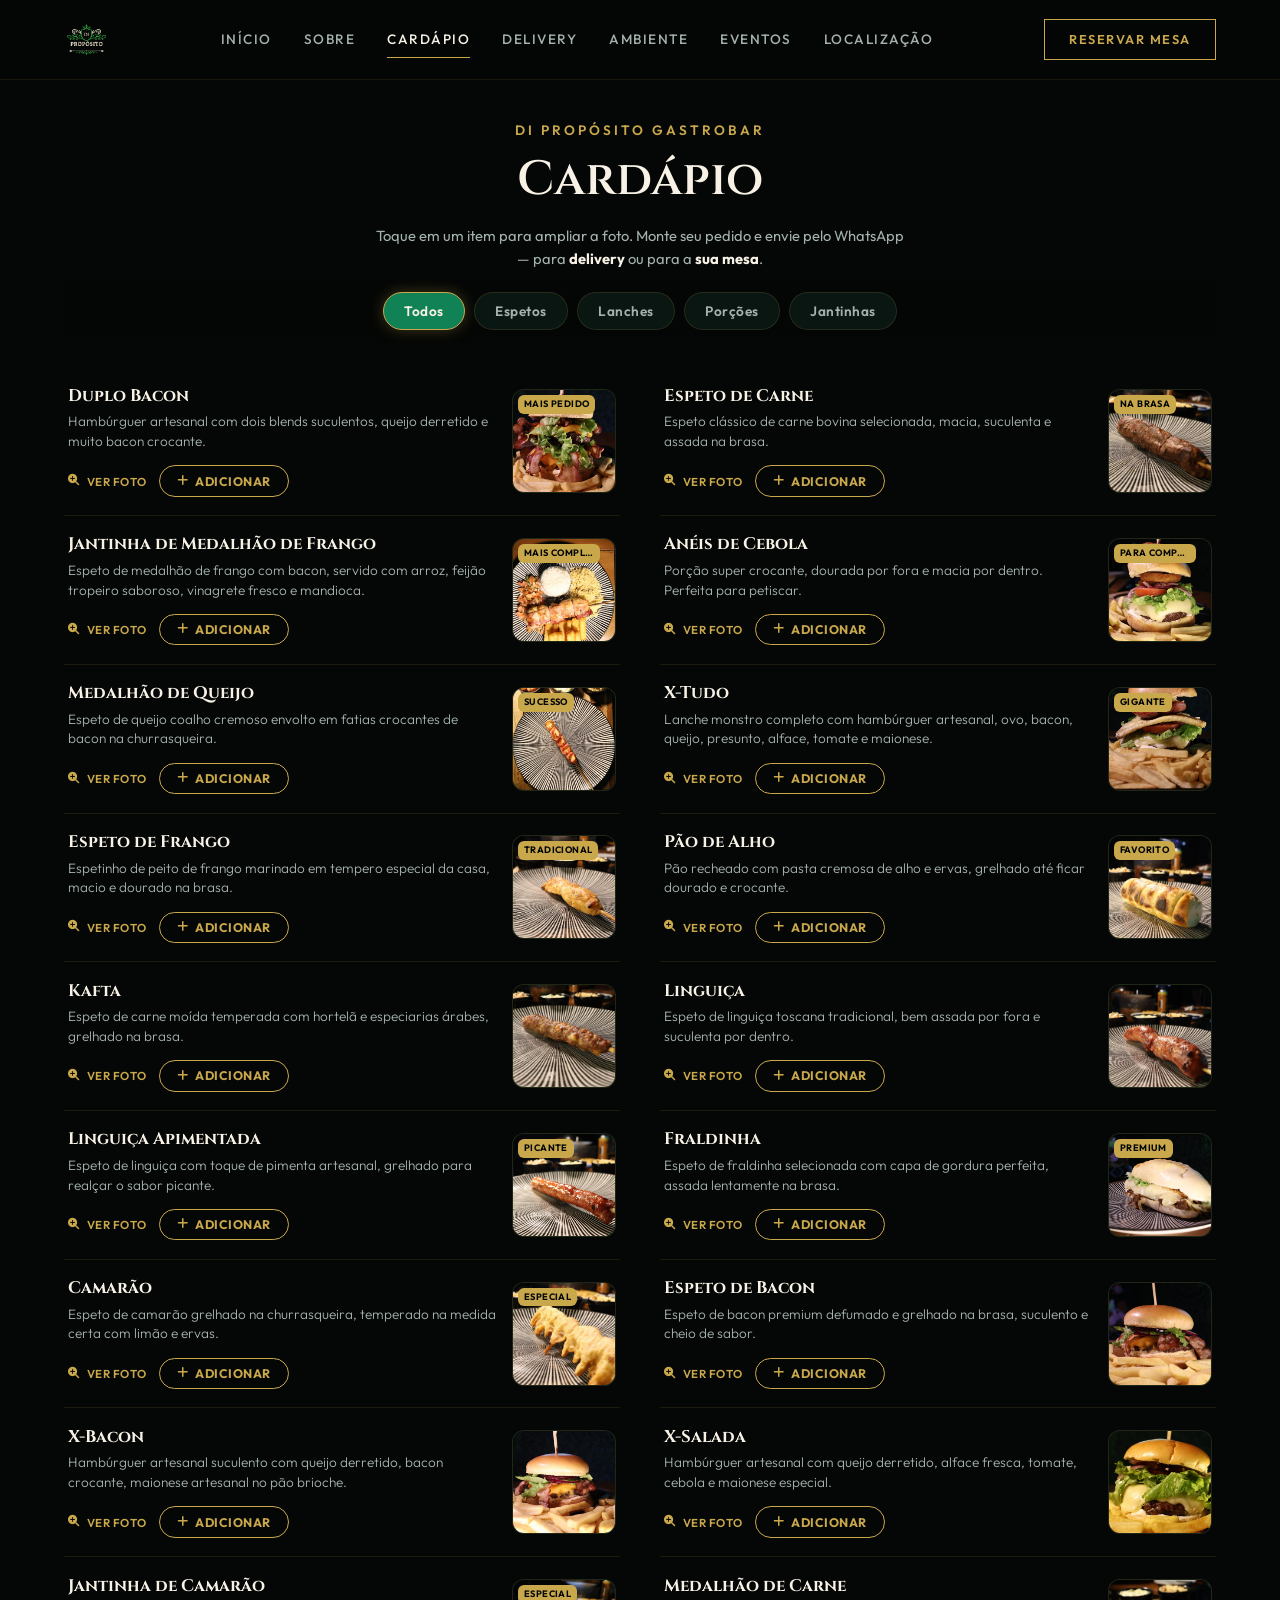
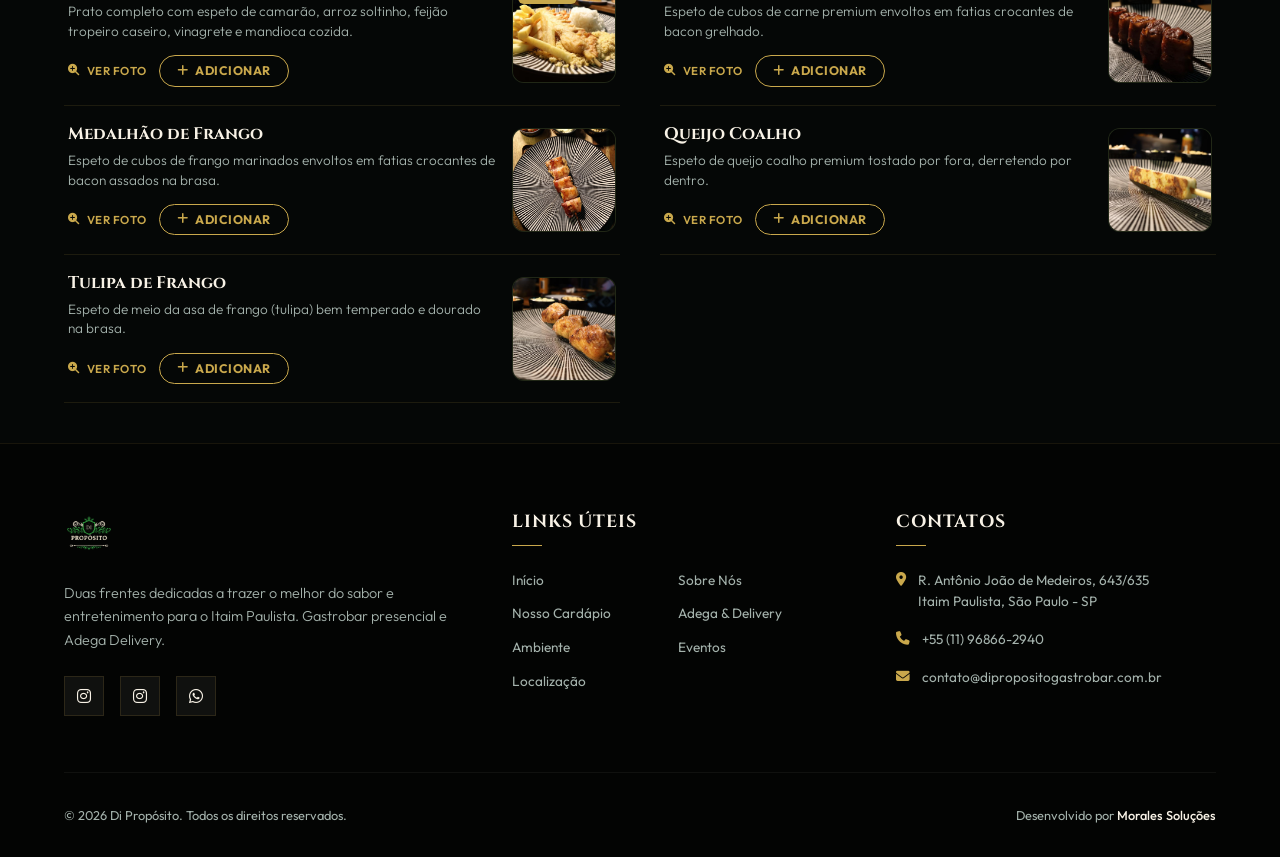
==== cardapio.html @ a657b605 "feat: cria pagina /cardapio com carrinho e pedido via WhatsApp - Nova pagina cardapio.html (cardapio" ====
<!DOCTYPE html>
<html lang="pt-BR">
<head>
  <meta charset="UTF-8">
  <meta name="viewport" content="width=device-width, initial-scale=1.0">
  <meta name="description" content="Cardápio completo do Di Propósito Gastrobar — espetos na brasa, jantinhas, lanches artesanais e porções. Monte seu pedido para delivery ou para a mesa pelo WhatsApp.">
  <meta name="author" content="Morales Soluções">
  <link rel="canonical" href="https://dipropositogastrobar.com.br/cardapio">
  <meta name="theme-color" content="#050706">
  <meta name="robots" content="index, follow">

  <!-- Favicons -->
  <link rel="icon" href="favicon.ico" sizes="48x48">
  <link rel="icon" type="image/png" sizes="32x32" href="favicon-32x32.png">
  <link rel="icon" type="image/png" sizes="16x16" href="favicon-16x16.png">
  <link rel="apple-touch-icon" sizes="180x180" href="apple-touch-icon.png">
  <link rel="manifest" href="site.webmanifest">

  <!-- Open Graph -->
  <meta property="og:type" content="website">
  <meta property="og:url" content="https://dipropositogastrobar.com.br/cardapio">
  <meta property="og:site_name" content="Di Propósito Gastrobar">
  <meta property="og:locale" content="pt_BR">
  <meta property="og:title" content="Cardápio | Di Propósito Gastrobar">
  <meta property="og:description" content="Espetos na brasa, jantinhas, lanches artesanais e porções. Monte seu pedido para delivery ou para a mesa.">
  <meta property="og:image" content="https://dipropositogastrobar.com.br/img/hero-bg.jpg">

  <title>Cardápio | Di Propósito Gastrobar</title>

  <!-- Google Fonts -->
  <link rel="preconnect" href="https://fonts.googleapis.com">
  <link rel="preconnect" href="https://fonts.gstatic.com" crossorigin>
  <link href="https://fonts.googleapis.com/css2?family=Cinzel:wght@400;600;700&family=Outfit:wght@300;400;500;600;700&display=swap" rel="stylesheet">

  <!-- FontAwesome Icons -->
  <link rel="stylesheet" href="https://cdnjs.cloudflare.com/ajax/libs/font-awesome/6.4.0/css/all.min.css">

  <!-- Custom CSS -->
  <link rel="stylesheet" href="style.css">
</head>
<body>

  <!-- HEADER / NAVIGATION -->
  <header id="main-header">
    <div class="container header-container">
      <a href="index.html" class="logo" id="header-logo-link">
        <img src="img/logo.png" alt="Logomarca Di Propósito" id="header-logo">
      </a>

      <nav class="nav-menu" id="desktop-nav">
        <a href="index.html" class="nav-link">Início</a>
        <a href="index.html#sobre" class="nav-link">Sobre</a>
        <a href="cardapio.html" class="nav-link active">Cardápio</a>
        <a href="index.html#delivery" class="nav-link">Delivery</a>
        <a href="index.html#ambiente" class="nav-link">Ambiente</a>
        <a href="index.html#eventos" class="nav-link">Eventos</a>
        <a href="index.html#contato" class="nav-link">Localização</a>
      </nav>

      <div class="header-cta">
        <a href="https://wa.me/5511968662940?text=Olá!%20Gostaria%20de%20fazer%20uma%20reserva%20de%20mesa%20no%20Di%20Propósito%20Gastrobar."
           target="_blank"
           class="btn btn-gold">
          Reservar Mesa
        </a>
      </div>

      <button class="hamburger" id="menu-toggle" aria-label="Abrir menu">
        <span></span>
        <span></span>
        <span></span>
      </button>
    </div>
  </header>

  <!-- Menu Responsivo Mobile (Drawer) -->
  <nav class="mobile-menu" id="mobile-drawer">
    <a href="index.html" class="nav-link">Início</a>
    <a href="index.html#sobre" class="nav-link">Sobre</a>
    <a href="cardapio.html" class="nav-link active">Cardápio</a>
    <a href="index.html#delivery" class="nav-link">Delivery</a>
    <a href="index.html#ambiente" class="nav-link">Ambiente</a>
    <a href="index.html#eventos" class="nav-link">Eventos</a>
    <a href="index.html#aniversarios" class="nav-link">Aniversários</a>
    <a href="index.html#contato" class="nav-link">Localização</a>
    <a href="https://wa.me/5511968662940?text=Olá!%20Gostaria%20de%20fazer%20uma%20reserva%20de%20mesa%20no%20Di%20Propósito%20Gastrobar."
       target="_blank" class="btn btn-gold" style="margin-top: 1rem;">Reservar Mesa</a>
  </nav>
  <div class="overlay" id="menu-overlay"></div>

  <!-- PÁGINA DO CARDÁPIO -->
  <main class="cardapio-page">
    <div class="container">
      <div class="cardapio-page-head">
        <span class="section-subtitle">Di Propósito Gastrobar</span>
        <h1 class="section-title">Cardápio</h1>
        <p class="cardapio-page-sub">Toque em um item para ampliar a foto. Monte seu pedido e envie pelo WhatsApp — para <strong>delivery</strong> ou para a <strong>sua mesa</strong>.</p>
      </div>

      <!-- Filtros de Categoria (sticky) -->
      <div class="cardapio-filters" id="cardapio-filters">
        <button class="filter-btn active" data-category="Todos">Todos</button>
        <button class="filter-btn" data-category="Espetos">Espetos</button>
        <button class="filter-btn" data-category="Lanches">Lanches</button>
        <button class="filter-btn" data-category="Porções">Porções</button>
        <button class="filter-btn" data-category="Jantinhas">Jantinhas</button>
      </div>

      <!-- Lista de itens (gerada por cardapio.js) -->
      <div class="cardapio-grid" id="menu-list"></div>
    </div>
  </main>

  <!-- FOOTER -->
  <footer>
    <div class="container">
      <div class="footer-grid">

        <div class="footer-brand">
          <div class="footer-logo">
            <img src="img/logo.png" alt="Logomarca Di Propósito">
          </div>
          <p class="footer-brand-desc">
            Duas frentes dedicadas a trazer o melhor do sabor e entretenimento para o Itaim Paulista. Gastrobar presencial e Adega Delivery.
          </p>
          <div class="footer-socials">
            <a href="https://instagram.com/diproposito.gastrobar" target="_blank" class="social-icon" aria-label="Instagram Gastrobar">
              <i class="fab fa-instagram"></i>
            </a>
            <a href="https://instagram.com/adegadiproposito" target="_blank" class="social-icon" aria-label="Instagram Adega">
              <i class="fab fa-instagram"></i>
            </a>
            <a href="https://wa.me/5511968662940" target="_blank" class="social-icon" aria-label="WhatsApp">
              <i class="fab fa-whatsapp"></i>
            </a>
          </div>
        </div>

        <div class="footer-nav">
          <h4 class="footer-title">Links Úteis</h4>
          <div class="footer-links">
            <a href="index.html">Início</a>
            <a href="index.html#sobre">Sobre Nós</a>
            <a href="cardapio.html">Nosso Cardápio</a>
            <a href="index.html#delivery">Adega & Delivery</a>
            <a href="index.html#ambiente">Ambiente</a>
            <a href="index.html#eventos">Eventos</a>
            <a href="index.html#contato">Localização</a>
          </div>
        </div>

        <div class="footer-contact">
          <h4 class="footer-title">Contatos</h4>
          <div class="footer-contact-info">
            <div class="footer-contact-item">
              <i class="fa-solid fa-location-dot"></i>
              <span>R. Antônio João de Medeiros, 643/635<br>Itaim Paulista, São Paulo - SP</span>
            </div>
            <div class="footer-contact-item">
              <i class="fa-solid fa-phone"></i>
              <span>+55 (11) 96866-2940</span>
            </div>
            <div class="footer-contact-item">
              <i class="fa-solid fa-envelope"></i>
              <span>contato@dipropositogastrobar.com.br</span>
            </div>
          </div>
        </div>

      </div>

      <div class="footer-bottom">
        <p>&copy; 2026 Di Propósito. Todos os direitos reservados.</p>
        <p class="footer-credits">Desenvolvido por <a href="https://moralessolucoes.com.br/tecnologia" target="_blank" rel="noopener noreferrer">Morales Soluções</a></p>
      </div>
    </div>
  </footer>

  <!-- Barra flutuante do carrinho -->
  <button id="cart-bar" class="cart-bar" aria-label="Ver pedido" hidden>
    <span class="cart-bar-left">
      <span class="cart-bar-icon">
        <i class="fa-solid fa-bag-shopping"></i>
        <span class="cart-bar-count" id="cart-bar-count">0</span>
      </span>
      <span class="cart-bar-text">Ver pedido</span>
    </span>
    <span class="cart-bar-cta">Enviar no WhatsApp <i class="fa-solid fa-chevron-right"></i></span>
  </button>

  <!-- Detalhe do item (Bottom Sheet / foto) -->
  <div id="cardapio-lightbox" class="lightbox-modal" role="dialog" aria-modal="true" aria-hidden="true" tabindex="-1">
    <div class="lightbox-content">
      <div class="sheet-handle" aria-hidden="true"></div>
      <button id="lightbox-close" class="lightbox-close-btn" aria-label="Fechar detalhe do item">
        <i class="fa-solid fa-xmark"></i>
      </button>
      <div class="lightbox-img-container">
        <img id="lightbox-img" src="" alt="">
        <button id="lightbox-prev" class="lightbox-nav-btn prev-btn" aria-label="Item anterior">
          <i class="fa-solid fa-chevron-left"></i>
        </button>
        <button id="lightbox-next" class="lightbox-nav-btn next-btn" aria-label="Próximo item">
          <i class="fa-solid fa-chevron-right"></i>
        </button>
      </div>
      <div class="lightbox-info-container">
        <span id="lightbox-badge" class="sheet-badge"></span>
        <h3 id="lightbox-title"></h3>
        <p id="lightbox-desc"></p>
        <div id="lightbox-cart-control" class="lightbox-cart-control"></div>
      </div>
    </div>
  </div>

  <!-- Sheet do Pedido (carrinho) -->
  <div id="cart-sheet" class="lightbox-modal cart-modal" role="dialog" aria-modal="true" aria-hidden="true" tabindex="-1" aria-label="Seu pedido">
    <div class="lightbox-content cart-content">
      <div class="sheet-handle" aria-hidden="true"></div>
      <button id="cart-close" class="lightbox-close-btn" aria-label="Fechar pedido">
        <i class="fa-solid fa-xmark"></i>
      </button>
      <div class="cart-body">
        <h3 class="cart-heading">Seu Pedido</h3>

        <p id="cart-empty" class="cart-empty">
          <i class="fa-solid fa-bag-shopping"></i>
          Seu pedido está vazio.<br>Adicione itens do cardápio para começar.
        </p>

        <div id="cart-items" class="cart-items"></div>

        <div id="cart-order-box" class="cart-order-box">
          <span class="cart-section-label">Como você quer receber?</span>
          <div class="order-type-toggle" id="order-type-toggle">
            <button type="button" class="order-type-btn active" data-mode="delivery">
              <i class="fa-solid fa-motorcycle"></i> Delivery
            </button>
            <button type="button" class="order-type-btn" data-mode="mesa">
              <i class="fa-solid fa-chair"></i> Estou na mesa
            </button>
          </div>

          <div id="fields-delivery" class="cart-fields">
            <input type="text" id="field-nome" class="cart-input" placeholder="Seu nome" autocomplete="name">
            <textarea id="field-endereco" class="cart-input" rows="2" placeholder="Endereço completo (rua, número, bairro e ponto de referência)"></textarea>
          </div>

          <div id="fields-mesa" class="cart-fields" hidden>
            <input type="text" id="field-mesa" class="cart-input" inputmode="numeric" placeholder="Número da mesa">
          </div>

          <p id="cart-error" class="cart-error" hidden></p>

          <button id="cart-send" class="btn-cart-send">
            <i class="fab fa-whatsapp"></i> Enviar pedido pelo WhatsApp
          </button>
          <button id="cart-clear" class="cart-clear">Limpar pedido</button>
        </div>
      </div>
    </div>
  </div>

  <!-- Scripts -->
  <script src="menu-data.js"></script>
  <script src="cardapio.js"></script>
</body>
</html>
---- style.css ----
/* -------------------------------------------------------------
   DESIGN SYSTEM & VARIABLES
------------------------------------------------------------- */
:root {
  /* Colors */
  --bg-dark: #050706;             /* Obsidian/Black */
  --bg-section: #090E0C;          /* Very dark green-black */
  --bg-card: rgba(16, 38, 29, 0.45); /* Forest Green semi-transparent */
  --primary-green: #10261D;       /* Deep Forest Green */
  --accent-green: #118255;        /* Vibrant Brand Green */
  --accent-gold: #C9A84C;         /* Brushed Gold */
  --text-light: #F8F2E6;          /* Warm White/Creme (Logo Typography) */
  --text-muted: #A4B2AC;          /* Sage Muted Green-Gray */
  --gold-glow: rgba(201, 168, 76, 0.3);
  --amber-glow: rgba(255, 174, 66, 0.15);
  
  /* Fonts */
  --font-title: 'Cinzel', serif;
  --font-body: 'Outfit', sans-serif;
  
  /* Spacing & Transitions */
  --transition: all 0.4s cubic-bezier(0.16, 1, 0.3, 1);
  --header-height: 80px;
  --max-width: 1200px;
}

/* -------------------------------------------------------------
   BASE & RESET
------------------------------------------------------------- */
* {
  box-sizing: border-box;
  margin: 0;
  padding: 0;
}

html {
  scroll-behavior: smooth;
  scroll-padding-top: var(--header-height);
  font-size: 100%; /* 16px */
  -webkit-text-size-adjust: 100%;
}

body {
  background-color: var(--bg-dark);
  color: var(--text-light);
  font-family: var(--font-body);
  line-height: 1.6;
  overflow-x: hidden;
  -webkit-font-smoothing: antialiased;
}

img {
  max-width: 100%;
  height: auto;
  display: block;
}

a {
  text-decoration: none;
  color: inherit;
  transition: var(--transition);
}

ul {
  list-style: none;
}

button, input, textarea {
  font-family: inherit;
}

/* Scrollbar Customizada */
::-webkit-scrollbar {
  width: 8px;
}
::-webkit-scrollbar-track {
  background: var(--bg-dark);
}
::-webkit-scrollbar-thumb {
  background: var(--primary-green);
  border: 2px solid var(--bg-dark);
  border-radius: 4px;
}
::-webkit-scrollbar-thumb:hover {
  background: var(--accent-gold);
}

/* -------------------------------------------------------------
   REUSABLE UTILITIES & LAYOUT
------------------------------------------------------------- */
.container {
  width: 100%;
  max-width: var(--max-width);
  margin: 0 auto;
  padding: 0 1.5rem;
}

.section-padding {
  padding: 5rem 0;
}

@media (min-width: 992px) {
  .section-padding {
    padding: 7rem 0;
  }
}

/* Cabeçalho das Seções */
.section-header {
  text-align: center;
  margin-bottom: 3.5rem;
  position: relative;
}

.section-subtitle {
  font-family: var(--font-body);
  font-size: 0.85rem;
  text-transform: uppercase;
  letter-spacing: 3px;
  color: var(--accent-gold);
  margin-bottom: 0.75rem;
  font-weight: 600;
  display: block;
}

.section-title {
  font-family: var(--font-title);
  font-size: 2.25rem;
  font-weight: 600;
  color: var(--text-light);
  line-height: 1.2;
}

@media (min-width: 768px) {
  .section-title {
    font-size: 3rem;
  }
}

/* Divisor Ornamental Sutil (Inspirado nos ornamentos clássicos da logo) */
.section-header::after {
  content: '';
  display: block;
  width: 60px;
  height: 2px;
  background: linear-gradient(90deg, transparent, var(--accent-gold), transparent);
  margin: 1.25rem auto 0;
  position: relative;
}

/* Botões Premium */
.btn {
  display: inline-flex;
  align-items: center;
  justify-content: center;
  padding: 0.9rem 2rem;
  font-family: var(--font-body);
  font-size: 0.9rem;
  font-weight: 600;
  text-transform: uppercase;
  letter-spacing: 1.5px;
  border-radius: 0px; /* Estilo clássico/ornamental - bordas quadradas premium */
  transition: var(--transition);
  cursor: pointer;
  gap: 0.5rem;
}

.btn-primary {
  background-color: var(--accent-green);
  color: var(--text-light);
  border: 1px solid var(--accent-green);
}

.btn-primary:hover {
  background-color: transparent;
  color: var(--text-light);
  border-color: var(--accent-gold);
  box-shadow: 0 0 20px var(--gold-glow);
  transform: translateY(-2px);
}

.btn-secondary {
  background-color: transparent;
  color: var(--text-light);
  border: 1px solid rgba(248, 242, 230, 0.3);
}

.btn-secondary:hover {
  background-color: rgba(248, 242, 230, 0.05);
  border-color: var(--text-light);
  transform: translateY(-2px);
}

.btn-gold {
  background-color: transparent;
  color: var(--accent-gold);
  border: 1px solid var(--accent-gold);
}

.btn-gold:hover {
  background-color: var(--accent-gold);
  color: var(--bg-dark);
  box-shadow: 0 0 20px var(--gold-glow);
  transform: translateY(-2px);
}

.btn-whatsapp {
  background-color: #25D366;
  color: #fff;
  border: 1px solid #25D366;
}

.btn-whatsapp:hover {
  background-color: transparent;
  color: #25D366;
  box-shadow: 0 0 20px rgba(37, 211, 102, 0.3);
  transform: translateY(-2px);
}

/* Animações de Entrada (Intersection Observer) */
.reveal {
  opacity: 0;
  transform: translateY(30px);
  transition: opacity 0.8s ease, transform 0.8s ease;
}

.reveal.active {
  opacity: 1;
  transform: translateY(0);
}

/* Delay classes para animações sequenciais */
.delay-1 { transition-delay: 0.1s; }
.delay-2 { transition-delay: 0.2s; }
.delay-3 { transition-delay: 0.3s; }
.delay-4 { transition-delay: 0.4s; }

/* -------------------------------------------------------------
   HEADER & NAVIGATION
------------------------------------------------------------- */
header {
  position: fixed;
  top: 0;
  left: 0;
  width: 100%;
  height: var(--header-height);
  background-color: rgba(5, 7, 6, 0.9);
  backdrop-filter: blur(10px);
  border-bottom: 1px solid rgba(201, 168, 76, 0.1);
  z-index: 1000;
  transition: var(--transition);
  display: flex;
  align-items: center;
}

header.scrolled {
  height: 70px;
  background-color: rgba(5, 7, 6, 0.95);
  box-shadow: 0 5px 30px rgba(0, 0, 0, 0.5);
}

.header-container {
  display: flex;
  align-items: center;
  justify-content: space-between;
  width: 100%;
}

.logo {
  display: flex;
  align-items: center;
  padding: 0.5rem 0;
}

.logo img {
  height: 45px; /* Altura padrão para o logo no header */
  width: auto;
  transition: var(--transition);
}

header.scrolled .logo img {
  height: 38px;
}

/* Menu Desktop */
.nav-menu {
  display: none;
}

@media (min-width: 992px) {
  .nav-menu {
    display: flex;
    align-items: center;
    gap: 2rem;
  }
  
  .nav-link {
    font-family: var(--font-body);
    font-size: 0.85rem;
    font-weight: 500;
    text-transform: uppercase;
    letter-spacing: 1.5px;
    color: var(--text-muted);
    position: relative;
    padding: 0.5rem 0;
  }
  
  .nav-link:hover,
  .nav-link.active {
    color: var(--text-light);
  }
  
  /* Indicador ativo sutil */
  .nav-link::after {
    content: '';
    position: absolute;
    bottom: 0;
    left: 0;
    width: 0;
    height: 1px;
    background-color: var(--accent-gold);
    transition: var(--transition);
  }
  
  .nav-link:hover::after,
  .nav-link.active::after {
    width: 100%;
  }
}

.header-cta {
  display: none;
}

@media (min-width: 992px) {
  .header-cta {
    display: block;
  }
  
  .header-cta .btn {
    padding: 0.6rem 1.5rem;
    font-size: 0.8rem;
  }
}

/* Menu Mobile (Hamburger) */
.hamburger {
  display: flex;
  flex-direction: column;
  justify-content: space-between;
  width: 24px;
  height: 18px;
  background: transparent;
  border: none;
  cursor: pointer;
  padding: 0;
  z-index: 1001;
}

@media (min-width: 992px) {
  .hamburger {
    display: none;
  }
}

.hamburger span {
  width: 100%;
  height: 2px;
  background-color: var(--text-light);
  transition: var(--transition);
  transform-origin: left center;
}

.hamburger.open span:nth-child(1) {
  transform: rotate(45deg);
  background-color: var(--accent-gold);
}

.hamburger.open span:nth-child(2) {
  opacity: 0;
  transform: scale(0);
}

.hamburger.open span:nth-child(3) {
  transform: rotate(-45deg);
  background-color: var(--accent-gold);
}

/* Drawer Menu Mobile */
.mobile-menu {
  position: fixed;
  top: 0;
  right: -100%;
  width: 100%;
  height: 100vh;
  background-color: rgba(5, 7, 6, 0.98);
  backdrop-filter: blur(15px);
  z-index: 999;
  display: flex;
  flex-direction: column;
  align-items: center;
  justify-content: center;
  gap: 2rem;
  transition: var(--transition);
  border-left: 1px solid rgba(201, 168, 76, 0.1);
}

@media (min-width: 600px) {
  .mobile-menu {
    width: 320px;
  }
}

.mobile-menu.open {
  right: 0;
}

.mobile-menu .nav-link {
  font-family: var(--font-title);
  font-size: 1.5rem;
  color: var(--text-muted);
  text-transform: uppercase;
  letter-spacing: 2px;
}

.mobile-menu .nav-link:hover,
.mobile-menu .nav-link.active {
  color: var(--accent-gold);
}

.mobile-menu .btn {
  margin-top: 1rem;
  width: 80%;
}

/* Overlay do menu no desktop */
.overlay {
  position: fixed;
  top: 0;
  left: 0;
  width: 100%;
  height: 100vh;
  background-color: rgba(0, 0, 0, 0.7);
  opacity: 0;
  visibility: hidden;
  z-index: 998;
  transition: var(--transition);
}

.overlay.open {
  opacity: 1;
  visibility: visible;
}

/* -------------------------------------------------------------
   HERO SECTION
------------------------------------------------------------- */
#home {
  position: relative;
  height: 100vh;
  min-height: 600px;
  display: flex;
  align-items: center;
  justify-content: center;
  background-color: var(--bg-dark);
  overflow: hidden;
}

.hero-background {
  position: absolute;
  top: 0;
  left: 0;
  width: 100%;
  height: 100%;
  z-index: 1;
}

.hero-background img {
  width: 100%;
  height: 100%;
  object-fit: cover;
  object-position: center;
  filter: brightness(0.25) contrast(1.1);
}

/* Gradientes de contraste para leitura de texto */
.hero-background::after {
  content: '';
  position: absolute;
  top: 0;
  left: 0;
  width: 100%;
  height: 100%;
  background: radial-gradient(circle at center, transparent 20%, var(--bg-dark) 90%),
              linear-gradient(0deg, var(--bg-dark) 0%, transparent 40%),
              linear-gradient(90deg, var(--bg-dark) 0%, transparent 50%, var(--bg-dark) 100%);
  z-index: 2;
}

.hero-content {
  position: relative;
  z-index: 3;
  text-align: center;
  max-width: 800px;
  padding: 0 1.5rem;
  display: flex;
  flex-direction: column;
  align-items: center;
}

.hero-logo-box {
  margin-bottom: 1.25rem;
  animation: float 6s ease-in-out infinite;
}

.hero-logo-box img {
  max-height: 90px;
  width: auto;
  transition: var(--transition);
}

@media (min-width: 768px) {
  .hero-logo-box img {
    max-height: 110px;
  }
}

@keyframes float {
  0% { transform: translateY(0px); }
  50% { transform: translateY(-8px); }
  100% { transform: translateY(0px); }
}

.hero-title {
  font-family: var(--font-title);
  font-size: 2rem;
  line-height: 1.15;
  font-weight: 600;
  color: var(--text-light);
  margin-bottom: 1rem;
  letter-spacing: 0.5px;
}

@media (min-width: 768px) {
  .hero-title {
    font-size: 3rem;
  }
}

.hero-subtitle {
  font-family: var(--font-body);
  font-size: 0.95rem;
  color: var(--text-muted);
  max-width: 600px;
  margin-bottom: 1.5rem;
  font-weight: 300;
}

@media (min-width: 768px) {
  .hero-subtitle {
    font-size: 1.1rem;
  }
}

.hero-buttons {
  display: flex;
  flex-direction: column;
  width: 100%;
  gap: 1rem;
  margin-bottom: 2rem;
}

@media (min-width: 480px) {
  .hero-buttons {
    flex-direction: row;
    justify-content: center;
    width: auto;
  }
  .hero-buttons .btn {
    min-width: 190px;
  }
}

/* Selos / Badges do Hero */
.hero-badges {
  display: grid;
  grid-template-columns: repeat(2, 1fr);
  gap: 0.75rem;
  width: 100%;
  max-width: 650px;
}

@media (min-width: 768px) {
  .hero-badges {
    grid-template-columns: repeat(4, 1fr);
    gap: 1rem;
  }
}

.badge-item {
  display: flex;
  align-items: center;
  justify-content: center;
  gap: 0.5rem;
  background: rgba(16, 38, 29, 0.35);
  border: 1px solid rgba(201, 168, 76, 0.15);
  padding: 0.75rem 1rem;
  backdrop-filter: blur(5px);
  font-size: 0.8rem;
  font-weight: 500;
  letter-spacing: 1px;
  text-transform: uppercase;
  color: var(--text-light);
  transition: var(--transition);
}

.badge-item i {
  color: var(--accent-gold);
  font-size: 1rem;
}

.badge-item:hover {
  border-color: var(--accent-gold);
  box-shadow: 0 0 10px var(--gold-glow);
  transform: translateY(-2px);
}

/* Indicador de Rolar para Baixo */
.scroll-indicator {
  position: absolute;
  bottom: 2rem;
  left: 50%;
  transform: translateX(-50%);
  z-index: 3;
  display: flex;
  flex-direction: column;
  align-items: center;
  gap: 0.5rem;
  font-size: 0.75rem;
  letter-spacing: 2px;
  color: var(--text-muted);
  text-transform: uppercase;
  cursor: pointer;
}

.scroll-indicator::after {
  content: '';
  width: 1px;
  height: 40px;
  background: linear-gradient(to bottom, var(--accent-gold), transparent);
  animation: scrollPulse 2s infinite;
}

@keyframes scrollPulse {
  0% { height: 0; opacity: 0; }
  30% { height: 20px; opacity: 1; }
  100% { height: 40px; opacity: 0; }
}

/* -------------------------------------------------------------
   SOBRE SEÇÃO
------------------------------------------------------------- */
#sobre {
  background-color: var(--bg-section);
  position: relative;
}

#sobre::before {
  content: '';
  position: absolute;
  top: 0;
  left: 0;
  width: 100%;
  height: 100%;
  background: radial-gradient(circle at 10% 20%, rgba(16, 38, 29, 0.15) 0%, transparent 60%);
  pointer-events: none;
}

.sobre-grid {
  display: grid;
  grid-template-columns: 1fr;
  gap: 3.5rem;
  align-items: center;
}

@media (min-width: 992px) {
  .sobre-grid {
    grid-template-columns: 1fr 1fr;
    gap: 5rem;
  }
}

.sobre-content {
  display: flex;
  flex-direction: column;
}

.sobre-intro-title {
  font-family: var(--font-title);
  font-size: 1.8rem;
  color: var(--text-light);
  margin-bottom: 1.5rem;
  line-height: 1.3;
}

.sobre-text {
  color: var(--text-muted);
  font-size: 1.05rem;
  margin-bottom: 2rem;
  font-weight: 300;
}

.sobre-text strong {
  color: var(--text-light);
  font-weight: 500;
}

.sobre-cta-box {
  display: flex;
  flex-direction: column;
  gap: 1rem;
}

@media (min-width: 480px) {
  .sobre-cta-box {
    flex-direction: row;
  }
}

/* Diferenciais (Estilo Card Premium Sutil com Gold Glow) */
.diferenciais-grid {
  display: grid;
  grid-template-columns: 1fr;
  gap: 1.25rem;
}

@media (min-width: 576px) {
  .diferenciais-grid {
    grid-template-columns: repeat(2, 1fr);
  }
}

.diferencial-card {
  background: var(--bg-card);
  border: 1px solid rgba(201, 168, 76, 0.12);
  padding: 1.75rem;
  transition: var(--transition);
  position: relative;
  overflow: hidden;
  backdrop-filter: blur(5px);
}

.diferencial-card::before {
  content: '';
  position: absolute;
  top: 0;
  left: 0;
  width: 100%;
  height: 100%;
  background: linear-gradient(135deg, rgba(201, 168, 76, 0.05) 0%, transparent 100%);
  opacity: 0;
  transition: var(--transition);
}

.diferencial-icon {
  width: 45px;
  height: 45px;
  background-color: rgba(201, 168, 76, 0.1);
  display: flex;
  align-items: center;
  justify-content: center;
  margin-bottom: 1.25rem;
  border: 1px solid rgba(201, 168, 76, 0.2);
}

.diferencial-icon i {
  color: var(--accent-gold);
  font-size: 1.25rem;
}

.diferencial-title {
  font-family: var(--font-title);
  font-size: 1.1rem;
  font-weight: 600;
  color: var(--text-light);
  margin-bottom: 0.5rem;
  letter-spacing: 0.5px;
}

.diferencial-desc {
  color: var(--text-muted);
  font-size: 0.85rem;
  font-weight: 300;
  line-height: 1.5;
}

.diferencial-card:hover {
  border-color: var(--accent-gold);
  box-shadow: 0 10px 30px rgba(0,0,0,0.5), 0 0 15px var(--gold-glow);
  transform: translateY(-4px);
}

.diferencial-card:hover::before {
  opacity: 1;
}

/* -------------------------------------------------------------
   CARDÁPIO SEÇÃO
------------------------------------------------------------- */
#cardapio {
  background-color: var(--bg-dark);
  position: relative;
}

.cardapio-grid {
  display: flex;
  flex-direction: column;
  margin-bottom: 2.5rem;
  border-top: 1px solid rgba(201, 168, 76, 0.12);
}

@media (min-width: 768px) {
  .cardapio-grid {
    display: grid;
    grid-template-columns: 1fr 1fr;
    column-gap: 2.5rem;
    border-top: none;
  }
}

/* Item do Cardápio — estilo lista (iFood) */
.menu-row {
  display: flex;
  align-items: flex-start;
  gap: 1rem;
  width: 100%;
  text-align: left;
  padding: 1.15rem 0.25rem;
  background: transparent;
  border: none;
  border-bottom: 1px solid rgba(201, 168, 76, 0.12);
  cursor: pointer;
  transition: background 0.25s ease;
  -webkit-tap-highlight-color: transparent;
}

.menu-row:hover {
  background: rgba(16, 38, 29, 0.4);
}

.menu-row:focus-visible {
  outline: 2px solid var(--accent-gold);
  outline-offset: -2px;
}

.menu-row-info {
  flex: 1 1 auto;
  min-width: 0;
}

.menu-row-title {
  font-family: var(--font-title);
  font-size: 1.05rem;
  color: var(--text-light);
  margin-bottom: 0.35rem;
  line-height: 1.25;
}

.menu-row-desc {
  font-family: var(--font-body);
  color: var(--text-muted);
  font-size: 0.85rem;
  font-weight: 300;
  line-height: 1.45;
  display: -webkit-box;
  -webkit-line-clamp: 2;
  -webkit-box-orient: vertical;
  overflow: hidden;
}

.menu-row-cta {
  display: inline-flex;
  align-items: center;
  gap: 0.4rem;
  margin-top: 0.65rem;
  font-size: 0.72rem;
  font-weight: 600;
  letter-spacing: 0.5px;
  text-transform: uppercase;
  color: var(--accent-gold);
}

.menu-row-thumb {
  flex: 0 0 auto;
  width: 92px;
  height: 92px;
  border-radius: 12px;
  overflow: hidden;
  position: relative;
  background: var(--bg-card);
  border: 1px solid rgba(201, 168, 76, 0.12);
}

.menu-row-thumb img {
  width: 100%;
  height: 100%;
  object-fit: cover;
  transition: transform 0.5s cubic-bezier(0.16, 1, 0.3, 1);
}

.menu-row:hover .menu-row-thumb img {
  transform: scale(1.07);
}

.menu-row-badge {
  position: absolute;
  top: 5px;
  left: 5px;
  background-color: var(--accent-gold);
  color: var(--bg-dark);
  font-family: var(--font-body);
  font-size: 0.58rem;
  font-weight: 700;
  text-transform: uppercase;
  letter-spacing: 0.4px;
  padding: 2px 6px;
  border-radius: 6px;
  z-index: 2;
  max-width: 82px;
  white-space: nowrap;
  overflow: hidden;
  text-overflow: ellipsis;
}

@media (min-width: 480px) {
  .menu-row-thumb {
    width: 104px;
    height: 104px;
  }
}

.cardapio-footer {
  text-align: center;
}

.cardapio-footer p {
  color: var(--text-muted);
  margin-bottom: 1.5rem;
  font-size: 0.95rem;
}

/* Filtros e Botões do Cardápio Dinâmico */
.cardapio-filters {
  display: flex;
  flex-wrap: nowrap;
  gap: 0.6rem;
  overflow-x: auto;
  scrollbar-width: none;
  -webkit-overflow-scrolling: touch;
  padding: 0.85rem 0;
  margin-bottom: 1.5rem;
  position: sticky;
  top: var(--header-height);
  z-index: 60;
  background: rgba(5, 7, 6, 0.92);
  backdrop-filter: blur(10px);
  -webkit-backdrop-filter: blur(10px);
}

.cardapio-filters::-webkit-scrollbar {
  display: none;
}

.filter-btn {
  flex: 0 0 auto;
  background-color: rgba(16, 38, 29, 0.55);
  color: var(--text-muted);
  border: 1px solid rgba(201, 168, 76, 0.15);
  border-radius: 999px;
  padding: 0.55rem 1.25rem;
  font-family: var(--font-body);
  font-size: 0.85rem;
  font-weight: 600;
  cursor: pointer;
  white-space: nowrap;
  transition: var(--transition);
  letter-spacing: 0.5px;
}

.filter-btn:hover,
.filter-btn.active {
  color: var(--text-light);
  border-color: var(--accent-gold);
  background-color: var(--accent-green);
  box-shadow: 0 0 15px var(--gold-glow);
}

@media (min-width: 768px) {
  .cardapio-filters {
    flex-wrap: wrap;
    justify-content: center;
  }
}

/* Container do Botão Ver Mais */
.ver-mais-container {
  display: flex;
  justify-content: center;
  align-items: center;
}

.ver-mais-container .btn-gold {
  min-width: 220px;
}

/* -------------------------------------------------------------
   ADEGA DELIVERY SEÇÃO
------------------------------------------------------------- */
#delivery {
  background-color: var(--bg-section);
  position: relative;
  overflow: hidden;
}

/* Brilho Neon Verde e Dourado no Fundo da Adega */
#delivery::before {
  content: '';
  position: absolute;
  top: 30%;
  right: -10%;
  width: 400px;
  height: 400px;
  background: radial-gradient(circle, rgba(17, 130, 85, 0.12) 0%, transparent 70%);
  pointer-events: none;
}

#delivery::after {
  content: '';
  position: absolute;
  bottom: 0;
  left: -10%;
  width: 400px;
  height: 400px;
  background: radial-gradient(circle, rgba(201, 168, 76, 0.08) 0%, transparent 70%);
  pointer-events: none;
}

.delivery-grid {
  display: grid;
  grid-template-columns: 1fr;
  gap: 3.5rem;
  align-items: center;
}

@media (min-width: 992px) {
  .delivery-grid {
    grid-template-columns: 1.2fr 1fr;
    gap: 5rem;
  }
}

.delivery-content {
  z-index: 2;
}

.adega-title-highlight {
  display: inline-block;
  font-family: var(--font-title);
  color: var(--accent-gold);
  font-size: 1.2rem;
  letter-spacing: 2px;
  text-transform: uppercase;
  margin-bottom: 1rem;
}

.delivery-text {
  color: var(--text-muted);
  font-size: 1.05rem;
  margin-bottom: 2.5rem;
  font-weight: 300;
}

.delivery-features {
  display: grid;
  grid-template-columns: repeat(2, 1fr);
  gap: 1.5rem;
  margin-bottom: 2.5rem;
}

@media (min-width: 480px) {
  .delivery-features {
    grid-template-columns: repeat(3, 1fr);
  }
}

.del-feat-item {
  display: flex;
  align-items: center;
  gap: 0.75rem;
}

.del-feat-item i {
  color: var(--accent-green);
  font-size: 1.1rem;
}

.del-feat-item span {
  font-size: 0.9rem;
  color: var(--text-light);
  font-weight: 500;
}

.delivery-img-wrapper {
  position: relative;
  z-index: 2;
}

.delivery-img-frame {
  border: 1px solid rgba(201, 168, 76, 0.2);
  padding: 1rem;
  background: rgba(5, 7, 6, 0.4);
  position: relative;
}

.delivery-img-frame img {
  width: 100%;
  height: auto;
  object-fit: cover;
}

/* Neon Glow na imagem da adega */
.delivery-img-frame::after {
  content: '';
  position: absolute;
  top: -1px;
  left: -1px;
  right: -1px;
  bottom: -1px;
  border: 1px solid var(--accent-gold);
  opacity: 0.3;
  pointer-events: none;
  transition: var(--transition);
}

.delivery-img-frame:hover::after {
  opacity: 0.8;
  box-shadow: 0 0 20px rgba(201, 168, 76, 0.4);
}

/* -------------------------------------------------------------
   AMBIENTE SEÇÃO
------------------------------------------------------------- */
#ambiente {
  background-color: var(--bg-dark);
}

/* Carrossel customizado do Ambiente */
.slider-container {
  position: relative;
  width: 100%;
  max-width: 900px;
  margin: 0 auto;
  overflow: hidden;
  border: 1px solid rgba(201, 168, 76, 0.15);
}

.slider-wrapper {
  display: flex;
  transition: transform 0.5s ease-in-out;
  width: 100%;
}

.slide {
  min-width: 100%;
  position: relative;
  height: 350px;
}

@media (min-width: 768px) {
  .slide {
    height: 500px;
  }
}

.slide img {
  width: 100%;
  height: 100%;
  object-fit: cover;
}

.slide-caption {
  position: absolute;
  bottom: 0;
  left: 0;
  width: 100%;
  background: linear-gradient(0deg, rgba(0,0,0,0.85) 0%, transparent 100%);
  padding: 2rem 1.5rem 1.5rem;
  color: var(--text-light);
}

.slide-caption h4 {
  font-family: var(--font-title);
  font-size: 1.25rem;
  margin-bottom: 0.25rem;
}

.slide-caption p {
  font-size: 0.85rem;
  color: var(--text-muted);
  font-weight: 300;
}

/* Botões do controle do Slider */
.slider-arrow {
  position: absolute;
  top: 50%;
  transform: translateY(-50%);
  background-color: rgba(5, 7, 6, 0.8);
  border: 1px solid rgba(201, 168, 76, 0.3);
  color: var(--accent-gold);
  width: 45px;
  height: 45px;
  display: flex;
  align-items: center;
  justify-content: center;
  cursor: pointer;
  z-index: 10;
  transition: var(--transition);
}

.slider-arrow:hover {
  background-color: var(--accent-gold);
  color: var(--bg-dark);
}

.slider-arrow-prev {
  left: 1rem;
}

.slider-arrow-next {
  right: 1rem;
}

/* Indicadores de bolinha */
.slider-dots {
  display: flex;
  justify-content: center;
  gap: 0.75rem;
  margin-top: 1.5rem;
}

.dot {
  width: 8px;
  height: 8px;
  background-color: rgba(248, 242, 230, 0.25);
  border-radius: 50%;
  cursor: pointer;
  transition: var(--transition);
}

.dot.active {
  background-color: var(--accent-gold);
  transform: scale(1.3);
}

/* -------------------------------------------------------------
   EVENTOS SEÇÃO
------------------------------------------------------------- */
#eventos {
  background-color: var(--bg-section);
  position: relative;
}

.eventos-text {
  text-align: center;
  max-width: 600px;
  margin: -2rem auto 3.5rem;
  color: var(--text-muted);
  font-weight: 300;
}

.eventos-grid {
  display: grid;
  grid-template-columns: 1fr;
  gap: 1.5rem;
  margin-bottom: 3.5rem;
}

@media (min-width: 576px) {
  .eventos-grid {
    grid-template-columns: repeat(2, 1fr);
  }
}

@media (min-width: 992px) {
  .eventos-grid {
    grid-template-columns: repeat(5, 1fr);
    gap: 1rem;
  }
}

/* Cards de Eventos Recorrentes */
.evento-card {
  background: var(--bg-card);
  border: 1px solid rgba(201, 168, 76, 0.1);
  padding: 2rem 1.5rem;
  text-align: center;
  transition: var(--transition);
  display: flex;
  flex-direction: column;
  align-items: center;
  justify-content: center;
  min-height: 180px;
}

.evento-icon {
  font-size: 2rem;
  color: var(--accent-gold);
  margin-bottom: 1.25rem;
  transition: var(--transition);
}

.evento-name {
  font-family: var(--font-title);
  font-size: 1.1rem;
  color: var(--text-light);
  font-weight: 600;
  line-height: 1.3;
}

/* Hover Eventos */
.evento-card:hover {
  border-color: var(--accent-green);
  box-shadow: 0 10px 25px rgba(0, 0, 0, 0.4), 0 0 15px rgba(17, 130, 85, 0.15);
  transform: translateY(-4px);
}

.evento-card:hover .evento-icon {
  transform: scale(1.15);
  color: var(--accent-green);
}

.eventos-cta {
  text-align: center;
}

/* -------------------------------------------------------------
   ANIVERSÁRIOS SEÇÃO
------------------------------------------------------------- */
#aniversarios {
  background-color: var(--bg-dark);
  position: relative;
  overflow: hidden;
}

#aniversarios::before {
  content: '';
  position: absolute;
  top: -10%;
  left: -10%;
  width: 400px;
  height: 400px;
  background: radial-gradient(circle, rgba(201, 168, 76, 0.07) 0%, transparent 60%);
  pointer-events: none;
}

.aniv-box {
  background: var(--bg-card);
  border: 1px solid rgba(201, 168, 76, 0.15);
  padding: 2.5rem 1.5rem;
  text-align: center;
  max-width: 900px;
  margin: 0 auto;
  backdrop-filter: blur(10px);
  position: relative;
}

@media (min-width: 768px) {
  .aniv-box {
    padding: 4rem 3rem;
  }
}

.aniv-title {
  font-family: var(--font-title);
  font-size: 1.75rem;
  margin-bottom: 1rem;
  color: var(--text-light);
}

@media (min-width: 768px) {
  .aniv-title {
    font-size: 2.5rem;
  }
}

.aniv-text {
  color: var(--text-muted);
  font-size: 1.05rem;
  margin-bottom: 2.5rem;
  max-width: 700px;
  margin-left: auto;
  margin-right: auto;
  font-weight: 300;
}

.aniv-benefits {
  display: grid;
  grid-template-columns: 1fr;
  gap: 1.5rem;
  margin-bottom: 3rem;
  text-align: left;
}

@media (min-width: 768px) {
  .aniv-benefits {
    grid-template-columns: repeat(2, 1fr);
    gap: 2rem;
  }
}

.aniv-benefit-item {
  display: flex;
  align-items: flex-start;
  gap: 1rem;
}

.aniv-benefit-item i {
  color: var(--accent-gold);
  font-size: 1.15rem;
  margin-top: 0.25rem;
}

.aniv-benefit-item h5 {
  font-family: var(--font-title);
  font-size: 1.05rem;
  color: var(--text-light);
  margin-bottom: 0.25rem;
}

.aniv-benefit-item p {
  font-size: 0.85rem;
  color: var(--text-muted);
  font-weight: 300;
}

/* -------------------------------------------------------------
   INSTAGRAM GRID SEÇÃO
------------------------------------------------------------- */
#galeria {
  background-color: var(--bg-section);
}

.insta-text {
  text-align: center;
  max-width: 600px;
  margin: -2rem auto 3.5rem;
  color: var(--text-muted);
  font-weight: 300;
}

.insta-grid {
  display: grid;
  grid-template-columns: repeat(2, 1fr);
  gap: 0.75rem;
  margin-bottom: 3rem;
}

@media (min-width: 768px) {
  .insta-grid {
    grid-template-columns: repeat(4, 1fr);
    gap: 1rem;
  }
}

.insta-item {
  position: relative;
  aspect-ratio: 1 / 1;
  overflow: hidden;
  border: 1px solid rgba(248, 242, 230, 0.05);
}

.insta-item img {
  width: 100%;
  height: 100%;
  object-fit: cover;
  transition: transform 0.6s cubic-bezier(0.16, 1, 0.3, 1);
}

/* Overlay do Feed */
.insta-overlay {
  position: absolute;
  top: 0;
  left: 0;
  width: 100%;
  height: 100%;
  background-color: rgba(5, 7, 6, 0.85);
  display: flex;
  flex-direction: column;
  align-items: center;
  justify-content: center;
  gap: 0.5rem;
  opacity: 0;
  transition: var(--transition);
  z-index: 2;
}

.insta-overlay i {
  color: var(--accent-gold);
  font-size: 1.5rem;
}

.insta-overlay span {
  font-family: var(--font-body);
  font-size: 0.8rem;
  text-transform: uppercase;
  letter-spacing: 1px;
  font-weight: 600;
}

.insta-item:hover img {
  transform: scale(1.08);
}

.insta-item:hover .insta-overlay {
  opacity: 1;
}

.insta-cta-buttons {
  display: flex;
  flex-direction: column;
  align-items: center;
  justify-content: center;
  gap: 1rem;
}

@media (min-width: 480px) {
  .insta-cta-buttons {
    flex-direction: row;
  }
  .insta-cta-buttons .btn {
    min-width: 220px;
  }
}

/* -------------------------------------------------------------
   LOCALIZAÇÃO E CONTATO SEÇÃO
------------------------------------------------------------- */
#contato {
  background-color: var(--bg-dark);
  position: relative;
}

.contato-grid {
  display: grid;
  grid-template-columns: 1fr;
  gap: 3.5rem;
  align-items: start;
}

@media (min-width: 992px) {
  .contato-grid {
    grid-template-columns: 1.1fr 1fr;
    gap: 4.5rem;
  }
}

/* Informações de Localização */
.contato-info {
  display: flex;
  flex-direction: column;
}

.contato-desc {
  color: var(--text-muted);
  font-weight: 300;
  margin-bottom: 2.5rem;
  font-size: 1.05rem;
}

.enderecos-box {
  display: flex;
  flex-direction: column;
  gap: 2rem;
  margin-bottom: 2.5rem;
}

.endereco-item {
  display: flex;
  gap: 1.25rem;
  background: var(--bg-card);
  border: 1px solid rgba(201, 168, 76, 0.12);
  padding: 1.5rem;
  transition: var(--transition);
}

.endereco-item:hover {
  border-color: var(--accent-gold);
  box-shadow: 0 5px 20px rgba(0, 0, 0, 0.4);
}

.endereco-icon {
  font-size: 1.5rem;
  color: var(--accent-gold);
  margin-top: 0.1rem;
}

.endereco-details h4 {
  font-family: var(--font-title);
  font-size: 1.15rem;
  color: var(--text-light);
  margin-bottom: 0.5rem;
}

.endereco-details p {
  font-size: 0.9rem;
  color: var(--text-muted);
  line-height: 1.5;
  margin-bottom: 1rem;
}

/* Informações de Contato Adicionais */
.contato-extras {
  display: flex;
  flex-direction: column;
  gap: 1.5rem;
  margin-top: 1rem;
  border-top: 1px solid rgba(248, 242, 230, 0.1);
  padding-top: 2rem;
}

.extra-item {
  display: flex;
  align-items: center;
  gap: 1rem;
}

.extra-item i {
  color: var(--accent-gold);
  font-size: 1.25rem;
  width: 25px;
}

.extra-item span {
  font-weight: 500;
}

.extra-item a:hover {
  color: var(--accent-gold);
}

/* Mapa Visual Placeholder */
.mapa-container {
  border: 1px solid rgba(201, 168, 76, 0.2);
  background: var(--bg-card);
  padding: 0.75rem;
  position: relative;
  height: 380px;
}

@media (min-width: 992px) {
  .mapa-container {
    height: 480px;
  }
}

.map-placeholder {
  width: 100%;
  height: 100%;
  background: radial-gradient(circle, #10261D 0%, #050706 100%);
  display: flex;
  flex-direction: column;
  align-items: center;
  justify-content: center;
  text-align: center;
  padding: 2rem;
  border: 1px dashed rgba(201, 168, 76, 0.3);
  position: relative;
  overflow: hidden;
}

/* Efeito de linhas de grade táticas */
.map-placeholder::before {
  content: '';
  position: absolute;
  top: 0;
  left: 0;
  width: 100%;
  height: 100%;
  background-image: 
    linear-gradient(rgba(201, 168, 76, 0.03) 1px, transparent 1px),
    linear-gradient(90deg, rgba(201, 168, 76, 0.03) 1px, transparent 1px);
  background-size: 20px 20px;
}

.map-placeholder-icon {
  font-size: 3rem;
  color: var(--accent-gold);
  margin-bottom: 1.5rem;
  position: relative;
  z-index: 2;
  animation: float 4s ease-in-out infinite;
}

.map-placeholder h4 {
  font-family: var(--font-title);
  font-size: 1.25rem;
  margin-bottom: 0.5rem;
  color: var(--text-light);
  position: relative;
  z-index: 2;
}

.map-placeholder p {
  font-size: 0.85rem;
  color: var(--text-muted);
  margin-bottom: 2rem;
  max-width: 320px;
  position: relative;
  z-index: 2;
}

.map-placeholder .btn {
  position: relative;
  z-index: 2;
}

/* -------------------------------------------------------------
   FOOTER
------------------------------------------------------------- */
footer {
  background-color: #030403;
  border-top: 1px solid rgba(201, 168, 76, 0.1);
  padding: 4rem 0 2rem;
  color: var(--text-muted);
}

.footer-grid {
  display: grid;
  grid-template-columns: 1fr;
  gap: 3rem;
  margin-bottom: 3.5rem;
}

@media (min-width: 768px) {
  .footer-grid {
    grid-template-columns: repeat(2, 1fr);
  }
}

@media (min-width: 992px) {
  .footer-grid {
    grid-template-columns: 1.2fr 1fr 1fr;
    gap: 4rem;
  }
}

.footer-brand {
  display: flex;
  flex-direction: column;
}

.footer-logo {
  margin-bottom: 1.5rem;
}

.footer-logo img {
  height: 50px;
  width: auto;
}

.footer-brand-desc {
  font-size: 0.9rem;
  line-height: 1.6;
  margin-bottom: 1.5rem;
  font-weight: 300;
}

.footer-socials {
  display: flex;
  gap: 1rem;
}

.social-icon {
  width: 40px;
  height: 40px;
  background-color: rgba(248, 242, 230, 0.05);
  border: 1px solid rgba(201, 168, 76, 0.15);
  display: flex;
  align-items: center;
  justify-content: center;
  color: var(--text-light);
  transition: var(--transition);
}

.social-icon:hover {
  background-color: var(--accent-gold);
  color: var(--bg-dark);
  border-color: var(--accent-gold);
  box-shadow: 0 0 10px var(--gold-glow);
}

.footer-nav {
  display: flex;
  flex-direction: column;
}

.footer-title {
  font-family: var(--font-title);
  color: var(--text-light);
  font-size: 1.1rem;
  margin-bottom: 1.5rem;
  letter-spacing: 1px;
  text-transform: uppercase;
  position: relative;
}

.footer-title::after {
  content: '';
  display: block;
  width: 30px;
  height: 1px;
  background-color: var(--accent-gold);
  margin-top: 0.5rem;
}

.footer-links {
  display: grid;
  grid-template-columns: repeat(2, 1fr);
  gap: 0.75rem;
}

.footer-links a {
  font-size: 0.85rem;
  transition: var(--transition);
}

.footer-links a:hover {
  color: var(--accent-gold);
  transform: translateX(3px);
}

.footer-contact {
  display: flex;
  flex-direction: column;
}

.footer-contact-info {
  display: flex;
  flex-direction: column;
  gap: 1rem;
}

.footer-contact-item {
  display: flex;
  align-items: flex-start;
  gap: 0.75rem;
  font-size: 0.85rem;
}

.footer-contact-item i {
  color: var(--accent-gold);
  margin-top: 0.2rem;
}

/* Direitos autorais e créditos */
.footer-bottom {
  border-top: 1px solid rgba(248, 242, 230, 0.05);
  padding-top: 2rem;
  display: flex;
  flex-direction: column;
  align-items: center;
  justify-content: space-between;
  gap: 1rem;
  font-size: 0.8rem;
  text-align: center;
}

@media (min-width: 768px) {
  .footer-bottom {
    flex-direction: row;
    text-align: left;
  }
}

.footer-credits a {
  color: var(--text-light);
  font-weight: 500;
}

.footer-credits a:hover {
  color: var(--accent-gold);
}

/* ==========================================================================
   LIGHTBOX MODAL & CARDAPIO IMAGE HOVER
   ========================================================================== */

/* Efeito de hover na imagem do cardápio */
/* Lightbox Base */
.lightbox-modal {
  position: fixed;
  top: 0;
  left: 0;
  width: 100%;
  height: 100%;
  background-color: rgba(5, 7, 6, 0.9); /* Obsidian translúcido */
  z-index: 9999;
  display: flex;
  justify-content: center;
  align-items: flex-end; /* Sheet ancorado embaixo no mobile */
  opacity: 0;
  pointer-events: none;
  transition: opacity 0.3s ease;
}

.lightbox-modal.active {
  opacity: 1;
  pointer-events: auto;
}

/* Conteúdo do Lightbox */
.lightbox-content {
  background: var(--bg-section);
  border: 1px solid rgba(197, 160, 89, 0.25);
  border-top-left-radius: 22px;
  border-top-right-radius: 22px;
  width: 100%;
  max-width: 560px;
  max-height: 92vh;
  display: flex;
  flex-direction: column;
  overflow-y: auto;
  -webkit-overflow-scrolling: touch;
  box-shadow: 0 -10px 40px rgba(0, 0, 0, 0.6);
  transform: translateY(100%);
  transition: transform 0.4s cubic-bezier(0.16, 1, 0.3, 1);
  position: relative;
}

.lightbox-modal.active .lightbox-content {
  transform: translateY(0);
}

/* Imagem no Lightbox */
.lightbox-img-container {
  width: 100%;
  background: #0a0a0a;
  display: flex;
  align-items: center;
  justify-content: center;
  position: relative;
}

.lightbox-img-container img {
  width: 100%;
  height: auto;
  max-height: 56vh;
  object-fit: contain; /* Mostra o item inteiro, sem corte */
}

/* Detalhes de Texto no Lightbox */
.lightbox-info-container {
  padding: 1.5rem 1.5rem 2rem;
  width: 100%;
  display: flex;
  flex-direction: column;
  justify-content: center;
}

/* Alça de arraste do bottom sheet */
.sheet-handle {
  flex: 0 0 auto;
  width: 42px;
  height: 4px;
  border-radius: 4px;
  background: rgba(248, 242, 230, 0.28);
  margin: 10px auto 2px;
}

/* Selo/badge dentro do detalhe */
.sheet-badge {
  display: none;
  align-self: flex-start;
  background-color: var(--accent-gold);
  color: var(--bg-dark);
  font-family: var(--font-body);
  font-size: 0.68rem;
  font-weight: 700;
  text-transform: uppercase;
  letter-spacing: 0.5px;
  padding: 0.3rem 0.7rem;
  border-radius: 6px;
  margin-bottom: 0.8rem;
}

.sheet-badge.show {
  display: inline-block;
}

#lightbox-title {
  font-family: var(--font-title);
  color: var(--accent-gold);
  font-size: 1.5rem;
  margin-bottom: 0.8rem;
  letter-spacing: 0.5px;
}

#lightbox-desc {
  color: var(--text-light);
  opacity: 0.9;
  margin-bottom: 1.8rem;
  line-height: 1.6;
  font-size: 0.95rem;
}

/* Botão do WhatsApp no Lightbox */
.btn-lightbox-whats {
  background: linear-gradient(135deg, var(--accent-green) 0%, #10261d 100%);
  color: #fff;
  border: 1px solid var(--accent-gold);
  padding: 0.8rem 1.5rem;
  border-radius: 30px;
  text-align: center;
  font-weight: 600;
  display: inline-flex;
  align-items: center;
  justify-content: center;
  gap: 0.6rem;
  text-decoration: none;
  transition: all 0.3s ease;
  font-size: 0.95rem;
  cursor: pointer;
}

.btn-lightbox-whats:hover {
  background: var(--accent-green);
  box-shadow: 0 0 15px rgba(46, 204, 113, 0.4);
  transform: translateY(-2px);
  color: #fff;
}

/* Botão de Fechar */
.lightbox-close-btn {
  position: absolute;
  top: 20px;
  right: 20px;
  background: rgba(0, 0, 0, 0.6);
  border: 1px solid rgba(255, 255, 255, 0.2);
  color: #fff;
  width: 45px;
  height: 45px;
  border-radius: 50%;
  display: flex;
  align-items: center;
  justify-content: center;
  cursor: pointer;
  font-size: 1.3rem;
  transition: all 0.3s ease;
  z-index: 10001;
}

.lightbox-close-btn:hover {
  background: rgba(197, 160, 89, 0.2);
  border-color: var(--accent-gold);
  color: var(--accent-gold);
}

/* Botões de Navegação */
.lightbox-nav-btn {
  position: absolute;
  top: 50%;
  transform: translateY(-50%);
  background: rgba(16, 38, 29, 0.7);
  border: 1px solid rgba(197, 160, 89, 0.3);
  color: #fff;
  width: 50px;
  height: 50px;
  border-radius: 50%;
  display: flex;
  align-items: center;
  justify-content: center;
  cursor: pointer;
  font-size: 1.2rem;
  transition: all 0.3s ease;
  z-index: 10000;
}

.lightbox-nav-btn:hover {
  background: rgba(197, 160, 89, 0.25);
  border-color: var(--accent-gold);
  color: var(--accent-gold);
}

.prev-btn {
  left: 20px;
}

.next-btn {
  right: 20px;
}

/* Media Queries Responsivas */
@media (min-width: 768px) {
  .lightbox-modal {
    align-items: center;
  }

  .lightbox-content {
    flex-direction: row;
    align-items: stretch;
    max-width: 880px;
    width: 90%;
    max-height: 86vh;
    border-radius: 18px;
    overflow: hidden;
    transform: scale(0.94);
  }

  .lightbox-modal.active .lightbox-content {
    transform: scale(1);
  }

  .sheet-handle {
    display: none;
  }

  .lightbox-img-container {
    width: 55%;
    align-self: stretch;
    max-height: 86vh;
  }

  .lightbox-img-container img {
    height: 100%;
    max-height: 86vh;
  }

  .lightbox-info-container {
    width: 45%;
    padding: 2.5rem;
    align-self: center;
  }

  #lightbox-title {
    font-size: 1.9rem;
  }
}

/* Mobile: setas menores sobrepostas à imagem */
@media (max-width: 991px) {
  .lightbox-nav-btn {
    width: 40px;
    height: 40px;
    font-size: 1rem;
    background: rgba(5, 7, 6, 0.55);
  }

  .prev-btn {
    left: 10px;
  }

  .next-btn {
    right: 10px;
  }
}

/* -------------------------------------------------------------
   PÁGINA DEDICADA DO CARDÁPIO (/cardapio)
------------------------------------------------------------- */
.cardapio-page {
  padding-top: var(--header-height);
}

body.has-cart-bar {
  padding-bottom: 92px;
}

.cardapio-page-head {
  text-align: center;
  padding: 2.5rem 0 0.5rem;
}

.cardapio-page-head .section-subtitle {
  margin-bottom: 0.6rem;
}

.cardapio-page-sub {
  color: var(--text-muted);
  font-size: 0.92rem;
  line-height: 1.55;
  max-width: 540px;
  margin: 1rem auto 0;
}

.cardapio-page-sub strong {
  color: var(--text-light);
}

/* Linha do item nesta página: não é clicável inteira */
.cardapio-page .menu-row {
  cursor: default;
  align-items: center;
}

/* Ações da linha (ver foto + stepper/adicionar) */
.menu-row-actions {
  display: flex;
  align-items: center;
  gap: 0.75rem;
  flex-wrap: wrap;
  margin-top: 0.85rem;
}

.menu-row-photo {
  display: inline-flex;
  align-items: center;
  gap: 0.4rem;
  background: transparent;
  border: none;
  padding: 0;
  cursor: pointer;
  font-family: var(--font-body);
  font-size: 0.72rem;
  font-weight: 600;
  letter-spacing: 0.5px;
  text-transform: uppercase;
  color: var(--accent-gold);
  transition: opacity 0.2s ease;
}

.menu-row-photo:hover {
  opacity: 0.8;
}

.cardapio-page .menu-row-thumb {
  padding: 0;
  cursor: pointer;
  font: inherit;
}

/* Stepper de quantidade */
.stepper {
  display: inline-flex;
  align-items: center;
}

.stepper:not(.stepper--empty) {
  border: 1px solid var(--accent-green);
  border-radius: 999px;
  background: rgba(17, 130, 85, 0.12);
}

.stepper-btn {
  width: 34px;
  height: 34px;
  display: inline-flex;
  align-items: center;
  justify-content: center;
  background: transparent;
  border: none;
  color: var(--text-light);
  cursor: pointer;
  font-size: 0.8rem;
  border-radius: 999px;
  transition: background 0.2s ease, color 0.2s ease;
}

.stepper-btn:hover {
  color: var(--accent-gold);
}

.stepper-qty {
  min-width: 26px;
  text-align: center;
  font-family: var(--font-body);
  font-weight: 700;
  font-size: 0.9rem;
  color: var(--text-light);
}

.add-btn {
  display: inline-flex;
  align-items: center;
  gap: 0.4rem;
  background: transparent;
  color: var(--accent-gold);
  border: 1px solid var(--accent-gold);
  border-radius: 999px;
  padding: 0.45rem 1.1rem;
  font-family: var(--font-body);
  font-size: 0.78rem;
  font-weight: 700;
  text-transform: uppercase;
  letter-spacing: 0.5px;
  cursor: pointer;
  transition: var(--transition);
}

.add-btn:hover {
  background: var(--accent-gold);
  color: var(--bg-dark);
  box-shadow: 0 0 15px var(--gold-glow);
}

/* Controle de adicionar dentro do lightbox */
.lightbox-cart-control {
  margin-top: 0.5rem;
}

.lightbox-cart-control .stepper:not(.stepper--empty) {
  transform: scale(1.1);
  transform-origin: left center;
}

.lightbox-cart-control .add-btn {
  padding: 0.8rem 1.8rem;
  font-size: 0.85rem;
}

/* -------------------------------------------------------------
   BARRA FLUTUANTE DO CARRINHO
------------------------------------------------------------- */
.cart-bar {
  position: fixed;
  left: 50%;
  transform: translateX(-50%);
  bottom: 16px;
  width: calc(100% - 2rem);
  max-width: 560px;
  z-index: 900;
  display: flex;
  align-items: center;
  justify-content: space-between;
  gap: 1rem;
  padding: 0.85rem 1.1rem 0.85rem 1rem;
  background: linear-gradient(135deg, var(--accent-green) 0%, #0d5c3b 100%);
  border: 1px solid var(--accent-gold);
  border-radius: 16px;
  box-shadow: 0 10px 30px rgba(0, 0, 0, 0.5);
  cursor: pointer;
  color: #fff;
  font-family: var(--font-body);
  animation: cartBarUp 0.35s cubic-bezier(0.16, 1, 0.3, 1);
}

@keyframes cartBarUp {
  from { opacity: 0; transform: translate(-50%, 20px); }
  to   { opacity: 1; transform: translate(-50%, 0); }
}

.cart-bar-left {
  display: inline-flex;
  align-items: center;
  gap: 0.7rem;
}

.cart-bar-icon {
  position: relative;
  font-size: 1.2rem;
  display: inline-flex;
}

.cart-bar-count {
  position: absolute;
  top: -8px;
  right: -10px;
  min-width: 18px;
  height: 18px;
  padding: 0 4px;
  background: var(--accent-gold);
  color: var(--bg-dark);
  border-radius: 999px;
  font-size: 0.68rem;
  font-weight: 800;
  display: flex;
  align-items: center;
  justify-content: center;
  line-height: 1;
}

.cart-bar-text {
  font-weight: 700;
  font-size: 0.95rem;
  letter-spacing: 0.3px;
}

.cart-bar-cta {
  display: inline-flex;
  align-items: center;
  gap: 0.4rem;
  font-size: 0.8rem;
  font-weight: 600;
  color: var(--accent-gold);
  white-space: nowrap;
}

/* -------------------------------------------------------------
   SHEET DO PEDIDO (carrinho)
------------------------------------------------------------- */
.cart-modal .lightbox-content {
  max-width: 480px;
}

.cart-body {
  padding: 0.5rem 1.5rem 2rem;
}

.cart-heading {
  font-family: var(--font-title);
  color: var(--accent-gold);
  font-size: 1.5rem;
  margin-bottom: 1.2rem;
  letter-spacing: 0.5px;
}

.cart-empty {
  text-align: center;
  color: var(--text-muted);
  font-size: 0.92rem;
  line-height: 1.6;
  padding: 2rem 0 2.5rem;
}

.cart-empty i {
  display: block;
  font-size: 2rem;
  color: rgba(201, 168, 76, 0.5);
  margin-bottom: 0.9rem;
}

.cart-items {
  display: flex;
  flex-direction: column;
}

.cart-line {
  display: flex;
  align-items: center;
  justify-content: space-between;
  gap: 1rem;
  padding: 0.8rem 0;
  border-bottom: 1px solid rgba(201, 168, 76, 0.12);
}

.cart-line-name {
  font-family: var(--font-body);
  color: var(--text-light);
  font-size: 0.95rem;
  font-weight: 500;
}

.cart-order-box {
  margin-top: 1.6rem;
}

.cart-section-label {
  display: block;
  font-family: var(--font-body);
  font-size: 0.75rem;
  font-weight: 700;
  text-transform: uppercase;
  letter-spacing: 1px;
  color: var(--text-muted);
  margin-bottom: 0.75rem;
}

.order-type-toggle {
  display: grid;
  grid-template-columns: 1fr 1fr;
  gap: 0.6rem;
  margin-bottom: 1.1rem;
}

.order-type-btn {
  display: inline-flex;
  align-items: center;
  justify-content: center;
  gap: 0.5rem;
  padding: 0.75rem 0.5rem;
  background: rgba(16, 38, 29, 0.55);
  border: 1px solid rgba(201, 168, 76, 0.18);
  border-radius: 12px;
  color: var(--text-muted);
  font-family: var(--font-body);
  font-size: 0.85rem;
  font-weight: 600;
  cursor: pointer;
  transition: var(--transition);
}

.order-type-btn.active {
  color: var(--text-light);
  border-color: var(--accent-gold);
  background: var(--accent-green);
  box-shadow: 0 0 15px var(--gold-glow);
}

.cart-fields {
  display: flex;
  flex-direction: column;
  gap: 0.6rem;
  margin-bottom: 1.1rem;
}

/* Garante que o atributo [hidden] vença o display:flex acima */
.cart-fields[hidden] {
  display: none;
}

.cart-bar[hidden] {
  display: none;
}

.cart-input {
  width: 100%;
  background: rgba(5, 7, 6, 0.6);
  border: 1px solid rgba(201, 168, 76, 0.2);
  border-radius: 10px;
  padding: 0.8rem 0.9rem;
  color: var(--text-light);
  font-family: var(--font-body);
  font-size: 0.95rem;
  resize: vertical;
  transition: border-color 0.2s ease;
}

.cart-input::placeholder {
  color: rgba(164, 178, 172, 0.7);
}

.cart-input:focus {
  outline: none;
  border-color: var(--accent-gold);
}

.cart-error {
  color: #ff8a7a;
  font-size: 0.85rem;
  font-weight: 500;
  margin-bottom: 0.8rem;
  text-align: center;
}

.btn-cart-send {
  width: 100%;
  display: inline-flex;
  align-items: center;
  justify-content: center;
  gap: 0.6rem;
  background: #25D366;
  color: #05261a;
  border: none;
  border-radius: 12px;
  padding: 1rem;
  font-family: var(--font-body);
  font-size: 1rem;
  font-weight: 700;
  cursor: pointer;
  transition: var(--transition);
}

.btn-cart-send:hover {
  box-shadow: 0 0 20px rgba(37, 211, 102, 0.4);
  transform: translateY(-2px);
}

.cart-clear {
  display: block;
  width: 100%;
  margin-top: 0.9rem;
  background: transparent;
  border: none;
  color: var(--text-muted);
  font-family: var(--font-body);
  font-size: 0.82rem;
  text-decoration: underline;
  text-underline-offset: 3px;
  cursor: pointer;
  transition: color 0.2s ease;
}

.cart-clear:hover {
  color: #ff8a7a;
}

@media (min-width: 768px) {
  .cart-bar {
    bottom: 24px;
  }
}
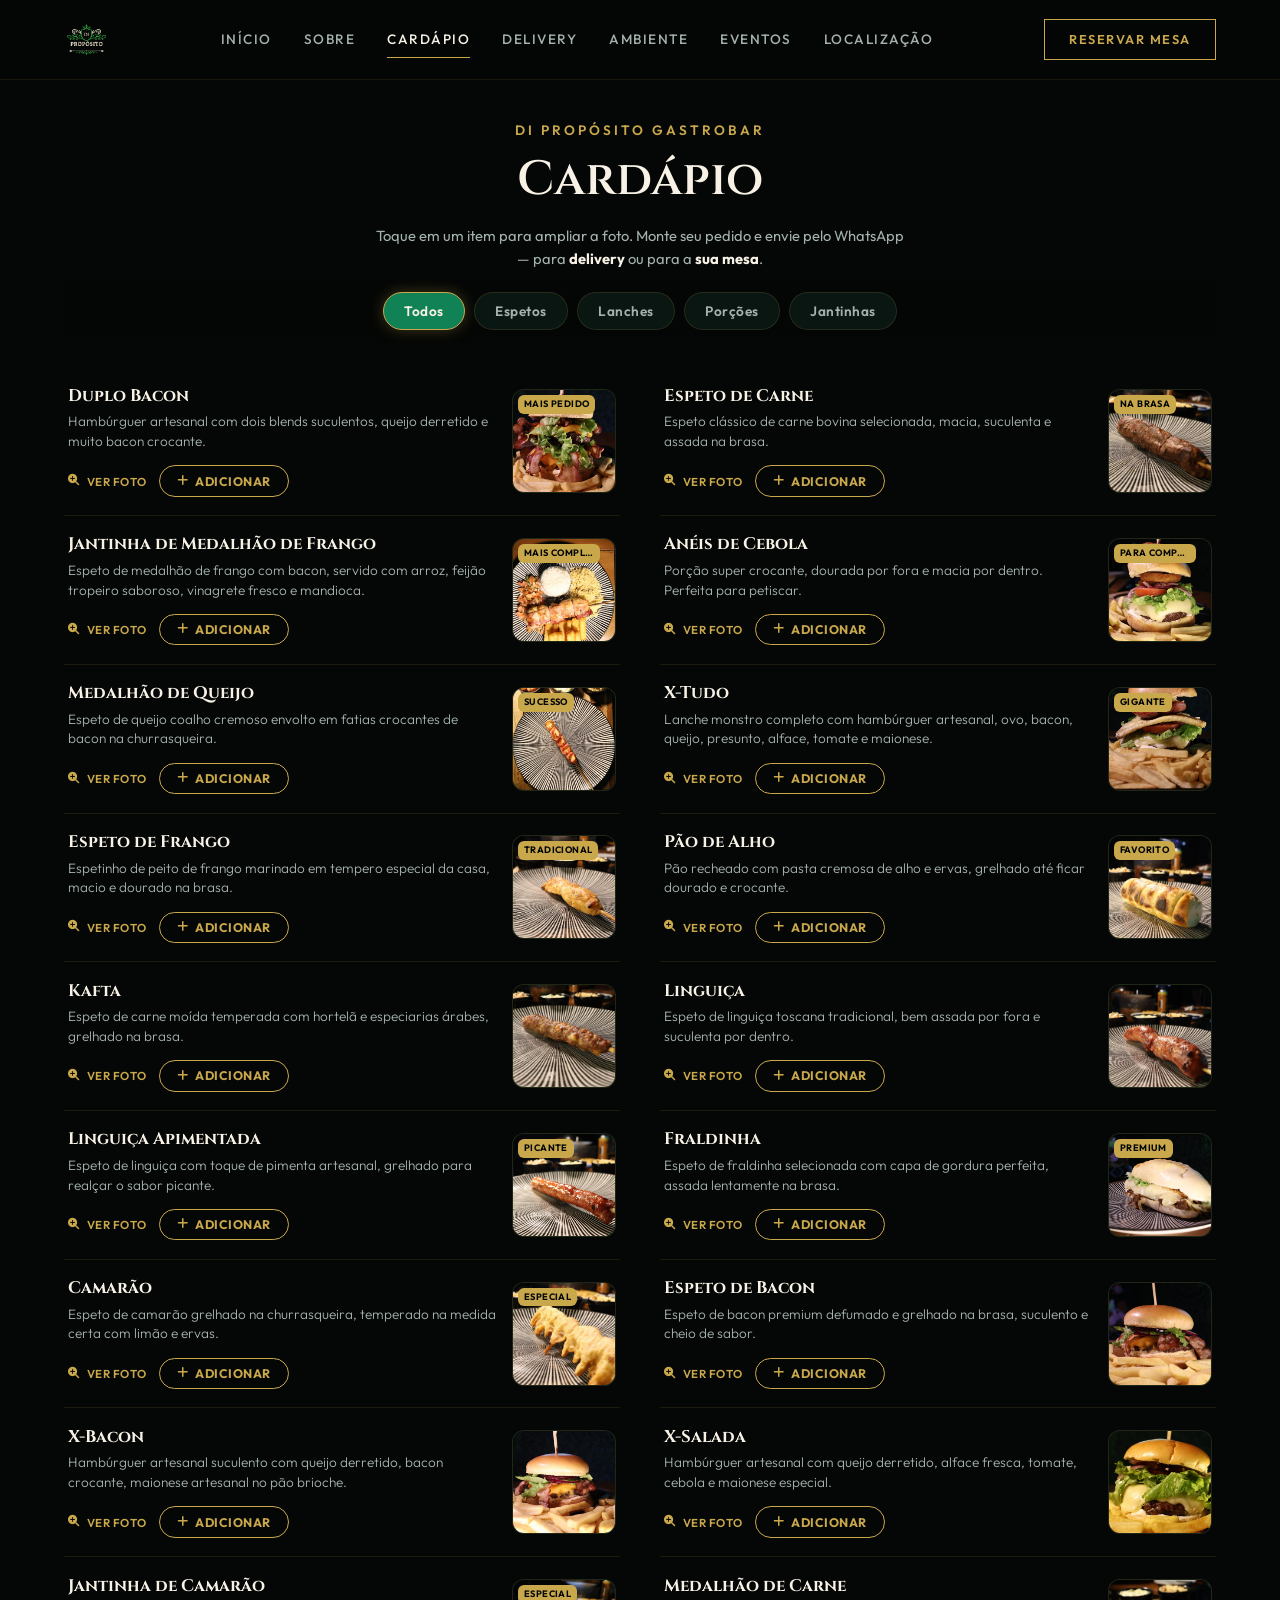
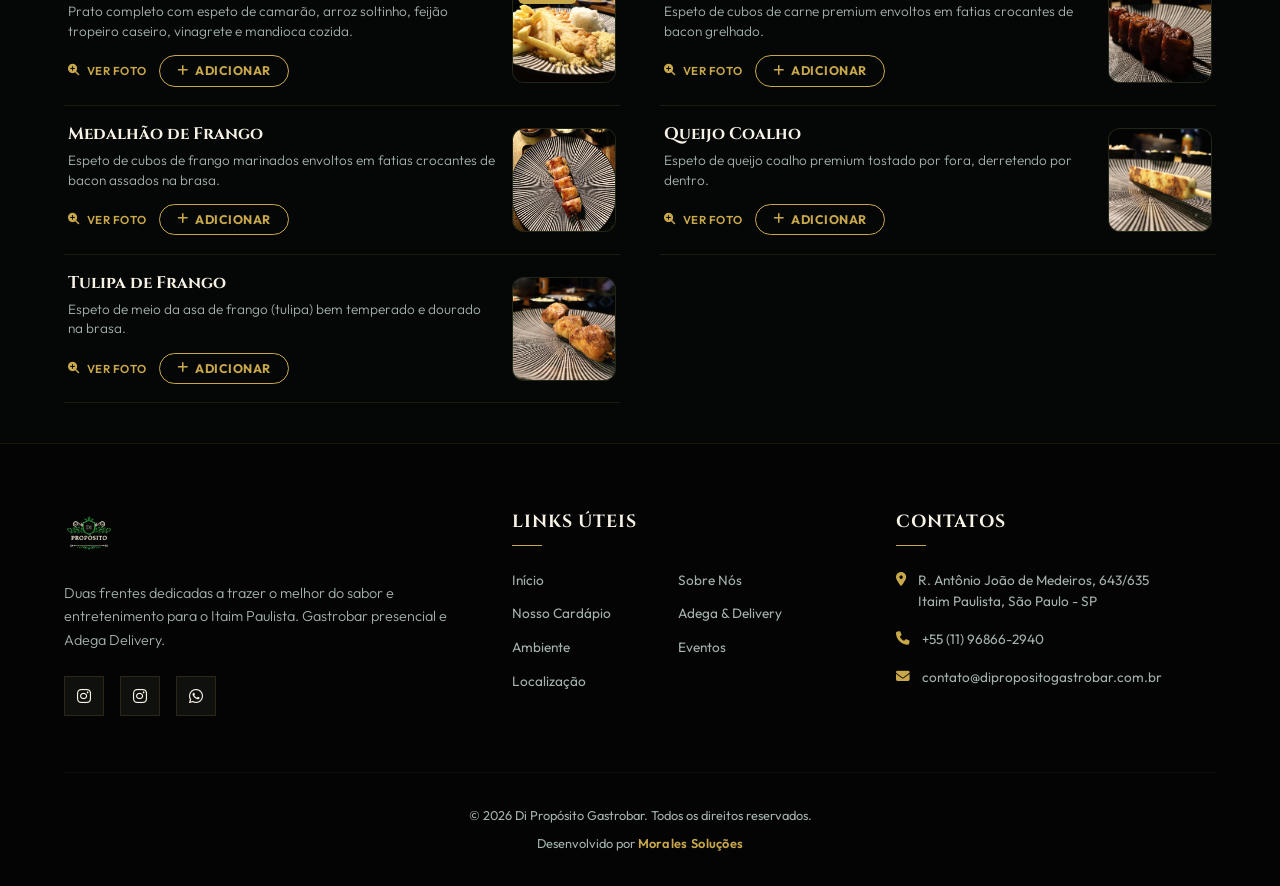
==== commit 0591cca9: "style: centraliza rodape e destaca link da Morales Solucoes - Copyright e creditos em linhas separad" ====
--- a/cardapio.html
+++ b/cardapio.html
@@ -170,7 +170,7 @@
       </div>
 
       <div class="footer-bottom">
-        <p>&copy; 2026 Di Propósito. Todos os direitos reservados.</p>
+        <p>&copy; 2026 Di Propósito Gastrobar. Todos os direitos reservados.</p>
         <p class="footer-credits">Desenvolvido por <a href="https://moralessolucoes.com.br/tecnologia" target="_blank" rel="noopener noreferrer">Morales Soluções</a></p>
       </div>
     </div>
--- a/style.css
+++ b/style.css
@@ -1870,26 +1870,37 @@
   display: flex;
   flex-direction: column;
   align-items: center;
-  justify-content: space-between;
-  gap: 1rem;
+  gap: 0.5rem;
   font-size: 0.8rem;
   text-align: center;
 }
 
-@media (min-width: 768px) {
-  .footer-bottom {
-    flex-direction: row;
-    text-align: left;
-  }
-}
-
 .footer-credits a {
-  color: var(--text-light);
-  font-weight: 500;
+  position: relative;
+  color: var(--accent-gold);
+  font-weight: 600;
+  letter-spacing: 0.3px;
+  transition: color 0.3s ease, text-shadow 0.3s ease;
+}
+
+.footer-credits a::after {
+  content: '';
+  position: absolute;
+  left: 0;
+  bottom: -2px;
+  width: 0;
+  height: 1px;
+  background: var(--accent-gold);
+  transition: width 0.3s ease;
 }
 
 .footer-credits a:hover {
-  color: var(--accent-gold);
+  color: #e6c766;
+  text-shadow: 0 0 10px var(--gold-glow);
+}
+
+.footer-credits a:hover::after {
+  width: 100%;
 }
 
 /* ==========================================================================
